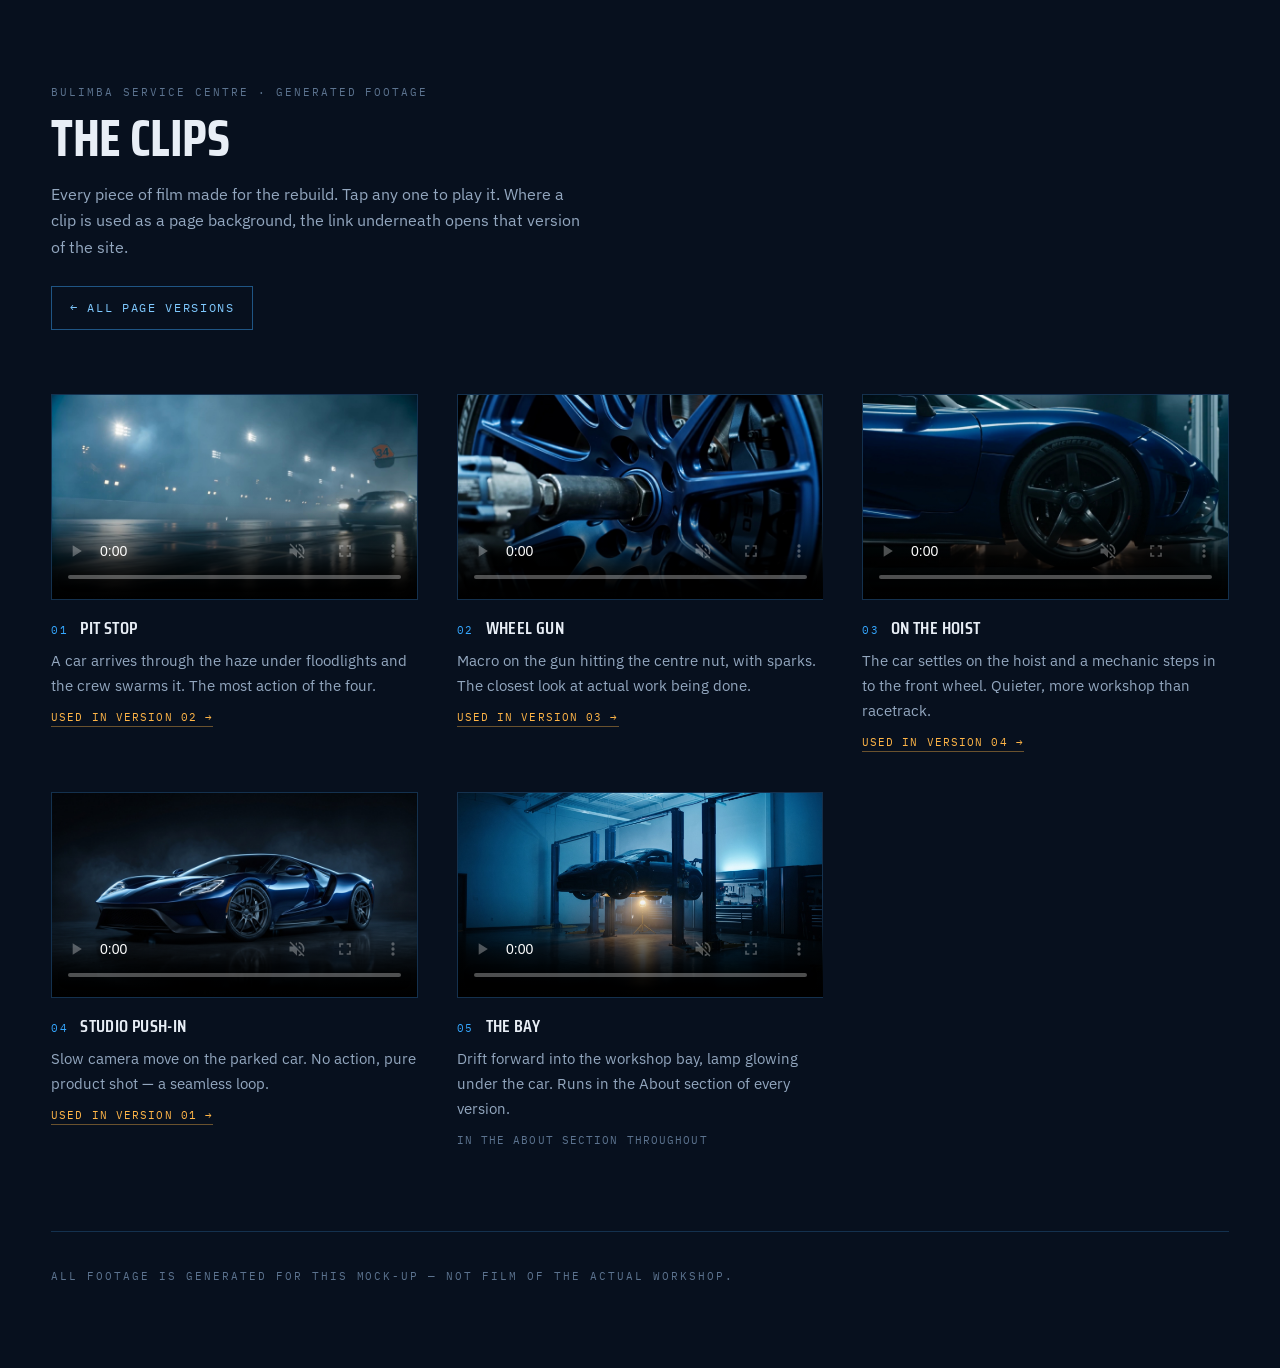
==== clips/index.html @ 1d29cc1c "Add two more hero versions and a page for the footage itself Four hero options now, each on its own " ====
<!doctype html>
<html lang="en-AU">
<head>
<meta charset="utf-8">
<meta name="viewport" content="width=device-width, initial-scale=1">
<title>Bulimba Service Centre — the clips</title>
<meta name="description" content="Every piece of footage generated for the Bulimba Service Centre rebuild, with the page version each one belongs to.">
<link rel="icon" href="../assets/img/favicon.svg" type="image/svg+xml">
<link rel="preconnect" href="https://fonts.googleapis.com">
<link rel="preconnect" href="https://fonts.gstatic.com" crossorigin>
<link href="https://fonts.googleapis.com/css2?family=Saira+Condensed:wght@500;600;700&family=IBM+Plex+Sans:wght@400;500&family=IBM+Plex+Mono:wght@400;500&display=swap" rel="stylesheet">
<style>
  :root {
    --ink: #07101E; --navy: #0C1A2E;
    --cyan: #35A7FF; --cyan-bright: #7FC9FF; --cyan-dim: #1F5584; --cyan-ghost: #14314E;
    --paper: #E8EEF6; --paper-mute: #93A7BF; --paper-faint: #5C738F;
    --amber: #FFB547;
    color-scheme: dark;
  }
  * { box-sizing: border-box }
  body {
    margin: 0; background: var(--ink); color: var(--paper);
    font: 400 16px/1.65 "IBM Plex Sans", ui-sans-serif, system-ui, sans-serif;
    padding: clamp(2rem, 6vw, 4.5rem) clamp(1rem, 4vw, 3.5rem);
    -webkit-font-smoothing: antialiased;
  }
  .shell { max-width: 1180px; margin-inline: auto }
  .anno {
    font-family: "IBM Plex Mono", ui-monospace, monospace;
    font-size: .6875rem; letter-spacing: .18em; text-transform: uppercase; color: var(--paper-faint);
  }
  h1 {
    font-family: "Saira Condensed", "Arial Narrow", sans-serif; font-weight: 700;
    text-transform: uppercase; font-size: clamp(2rem, 6vw, 3.25rem); line-height: .95;
    letter-spacing: -.008em; margin: .8rem 0 0;
  }
  .lede { color: var(--paper-mute); max-width: 54ch; margin: 1.1rem 0 0 }
  .back {
    display: inline-flex; align-items: center; gap: .55rem; margin-top: 1.6rem;
    font-family: "IBM Plex Mono", ui-monospace, monospace; font-size: .75rem;
    letter-spacing: .14em; text-transform: uppercase; text-decoration: none;
    color: var(--cyan-bright); border: 1px solid var(--cyan-dim); padding: .7rem 1.1rem;
  }
  .back:hover { border-color: var(--cyan); background: rgba(53,167,255,.08) }

  .grid {
    display: grid; grid-template-columns: repeat(auto-fit, minmax(330px, 1fr));
    gap: clamp(1.5rem, 3vw, 2.5rem); margin-top: clamp(2.5rem, 6vw, 4rem);
  }
  figure { margin: 0 }
  video {
    width: 100%; display: block; aspect-ratio: 16/9; object-fit: cover;
    background: var(--navy); border: 1px solid var(--cyan-ghost);
  }
  .meta { display: flex; align-items: baseline; gap: .7rem; margin-top: .85rem; flex-wrap: wrap }
  .no { color: var(--cyan) }
  .name {
    font-family: "Saira Condensed", sans-serif; font-weight: 600; text-transform: uppercase;
    font-size: 1.125rem; letter-spacing: .02em;
  }
  .desc { color: var(--paper-mute); font-size: .9375rem; margin: .35rem 0 0 }
  .used {
    display: inline-block; margin-top: .6rem; font-family: "IBM Plex Mono", monospace;
    font-size: .6875rem; letter-spacing: .1em; text-transform: uppercase;
    text-decoration: none; color: var(--amber); border-bottom: 1px solid rgba(255,181,71,.4);
  }
  .used:hover { border-bottom-color: var(--amber) }
  .used.is-none { color: var(--paper-faint); border: 0; pointer-events: none }
  footer { margin-top: clamp(3rem, 7vw, 5rem); border-top: 1px solid var(--cyan-ghost); padding-top: 1.5rem }
  :focus-visible { outline: 2px solid var(--amber); outline-offset: 3px }
</style>
</head>
<body>
<div class="shell">
  <p class="anno">Bulimba Service Centre · generated footage</p>
  <h1>The clips</h1>
  <p class="lede">
    Every piece of film made for the rebuild. Tap any one to play it. Where a clip
    is used as a page background, the link underneath opens that version of the site.
  </p>
  <a class="back" href="../versions/">← All page versions</a>

  <div class="grid">
    <figure>
      <video src="../assets/video/hero-pitstop.mp4" poster="../assets/img/hero-pitstop.jpg"
             muted loop playsinline controls preload="none"></video>
      <div class="meta"><span class="anno no">01</span><span class="name">Pit stop</span></div>
      <p class="desc">A car arrives through the haze under floodlights and the crew swarms it. The most action of the four.</p>
      <a class="used" href="../versions/02-pitstop-hero/">Used in version 02 →</a>
    </figure>

    <figure>
      <video src="../assets/video/hero-wheelgun.mp4" poster="../assets/img/hero-wheelgun.jpg"
             muted loop playsinline controls preload="none"></video>
      <div class="meta"><span class="anno no">02</span><span class="name">Wheel gun</span></div>
      <p class="desc">Macro on the gun hitting the centre nut, with sparks. The closest look at actual work being done.</p>
      <a class="used" href="../versions/03-wheelgun-hero/">Used in version 03 →</a>
    </figure>

    <figure>
      <video src="../assets/video/hero-hoist.mp4" poster="../assets/img/hero-hoist.jpg"
             muted loop playsinline controls preload="none"></video>
      <div class="meta"><span class="anno no">03</span><span class="name">On the hoist</span></div>
      <p class="desc">The car settles on the hoist and a mechanic steps in to the front wheel. Quieter, more workshop than racetrack.</p>
      <a class="used" href="../versions/04-hoist-hero/">Used in version 04 →</a>
    </figure>

    <figure>
      <video src="../assets/video/hero-studio.mp4" poster="../assets/img/hero.jpg"
             muted loop playsinline controls preload="none"></video>
      <div class="meta"><span class="anno no">04</span><span class="name">Studio push-in</span></div>
      <p class="desc">Slow camera move on the parked car. No action, pure product shot — a seamless loop.</p>
      <a class="used" href="../versions/01-studio-hero/">Used in version 01 →</a>
    </figure>

    <figure>
      <video src="../assets/video/workshop.mp4" poster="../assets/img/workshop.jpg"
             muted loop playsinline controls preload="none"></video>
      <div class="meta"><span class="anno no">05</span><span class="name">The bay</span></div>
      <p class="desc">Drift forward into the workshop bay, lamp glowing under the car. Runs in the About section of every version.</p>
      <span class="used is-none">In the About section throughout</span>
    </figure>
  </div>

  <footer>
    <p class="anno">All footage is generated for this mock-up — not film of the actual workshop.</p>
  </footer>
</div>

<script>
  // Play what is on screen, pause what is not, and never load a clip nobody looks at.
  (() => {
    const clips = document.querySelectorAll('video');
    if (!('IntersectionObserver' in window) ||
        matchMedia('(prefers-reduced-motion: reduce)').matches) return;
    const io = new IntersectionObserver((entries) => {
      for (const { target, isIntersecting } of entries) {
        if (isIntersecting) {
          if (target.preload === 'none') target.preload = 'auto';
          target.play?.().catch(() => {});
        } else target.pause?.();
      }
    }, { rootMargin: '120px 0px', threshold: 0 });
    for (const c of clips) io.observe(c);
  })();
</script>
</body>
</html>
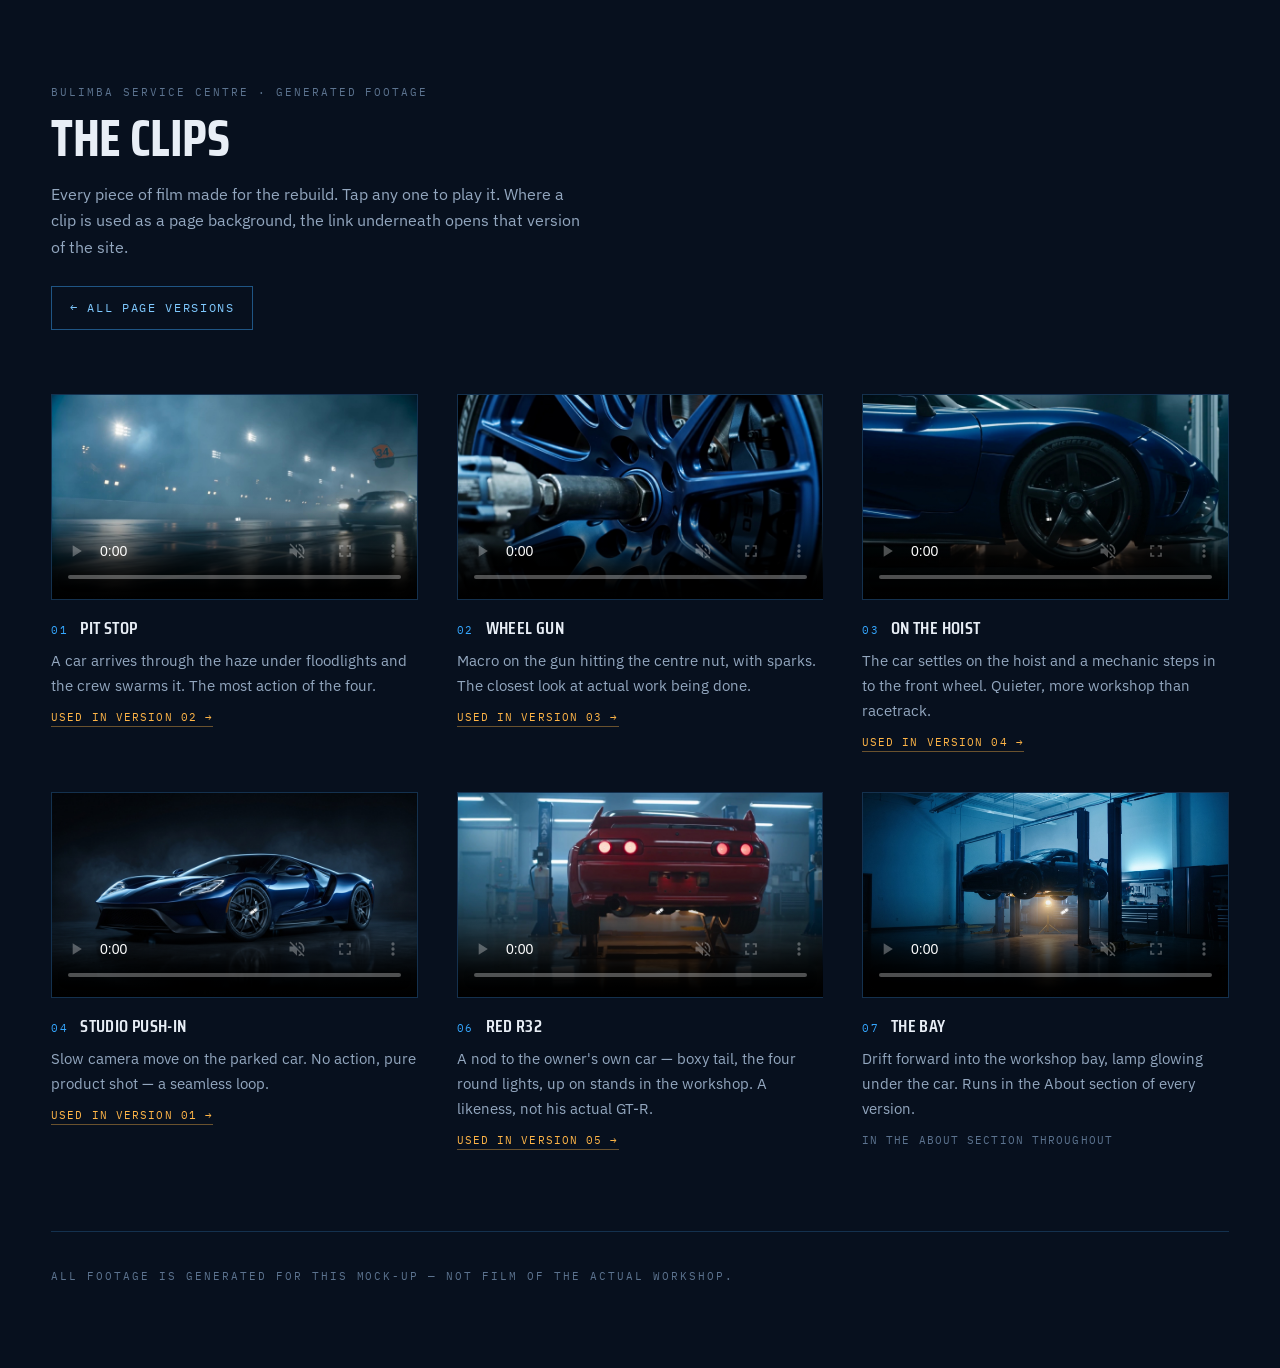
==== commit b94cefcb: "Overlap the hero film on mobile, and add a red R32 version On phones the headline now sits on the fi" ====
--- a/clips/index.html
+++ b/clips/index.html
@@ -114,9 +114,17 @@
     </figure>
 
     <figure>
+      <video src="../assets/video/hero-r32.mp4" poster="../assets/img/hero-r32.jpg"
+             muted loop playsinline controls preload="none"></video>
+      <div class="meta"><span class="anno no">06</span><span class="name">Red R32</span></div>
+      <p class="desc">A nod to the owner's own car — boxy tail, the four round lights, up on stands in the workshop. A likeness, not his actual GT-R.</p>
+      <a class="used" href="../versions/05-r32-hero/">Used in version 05 →</a>
+    </figure>
+
+    <figure>
       <video src="../assets/video/workshop.mp4" poster="../assets/img/workshop.jpg"
              muted loop playsinline controls preload="none"></video>
-      <div class="meta"><span class="anno no">05</span><span class="name">The bay</span></div>
+      <div class="meta"><span class="anno no">07</span><span class="name">The bay</span></div>
       <p class="desc">Drift forward into the workshop bay, lamp glowing under the car. Runs in the About section of every version.</p>
       <span class="used is-none">In the About section throughout</span>
     </figure>
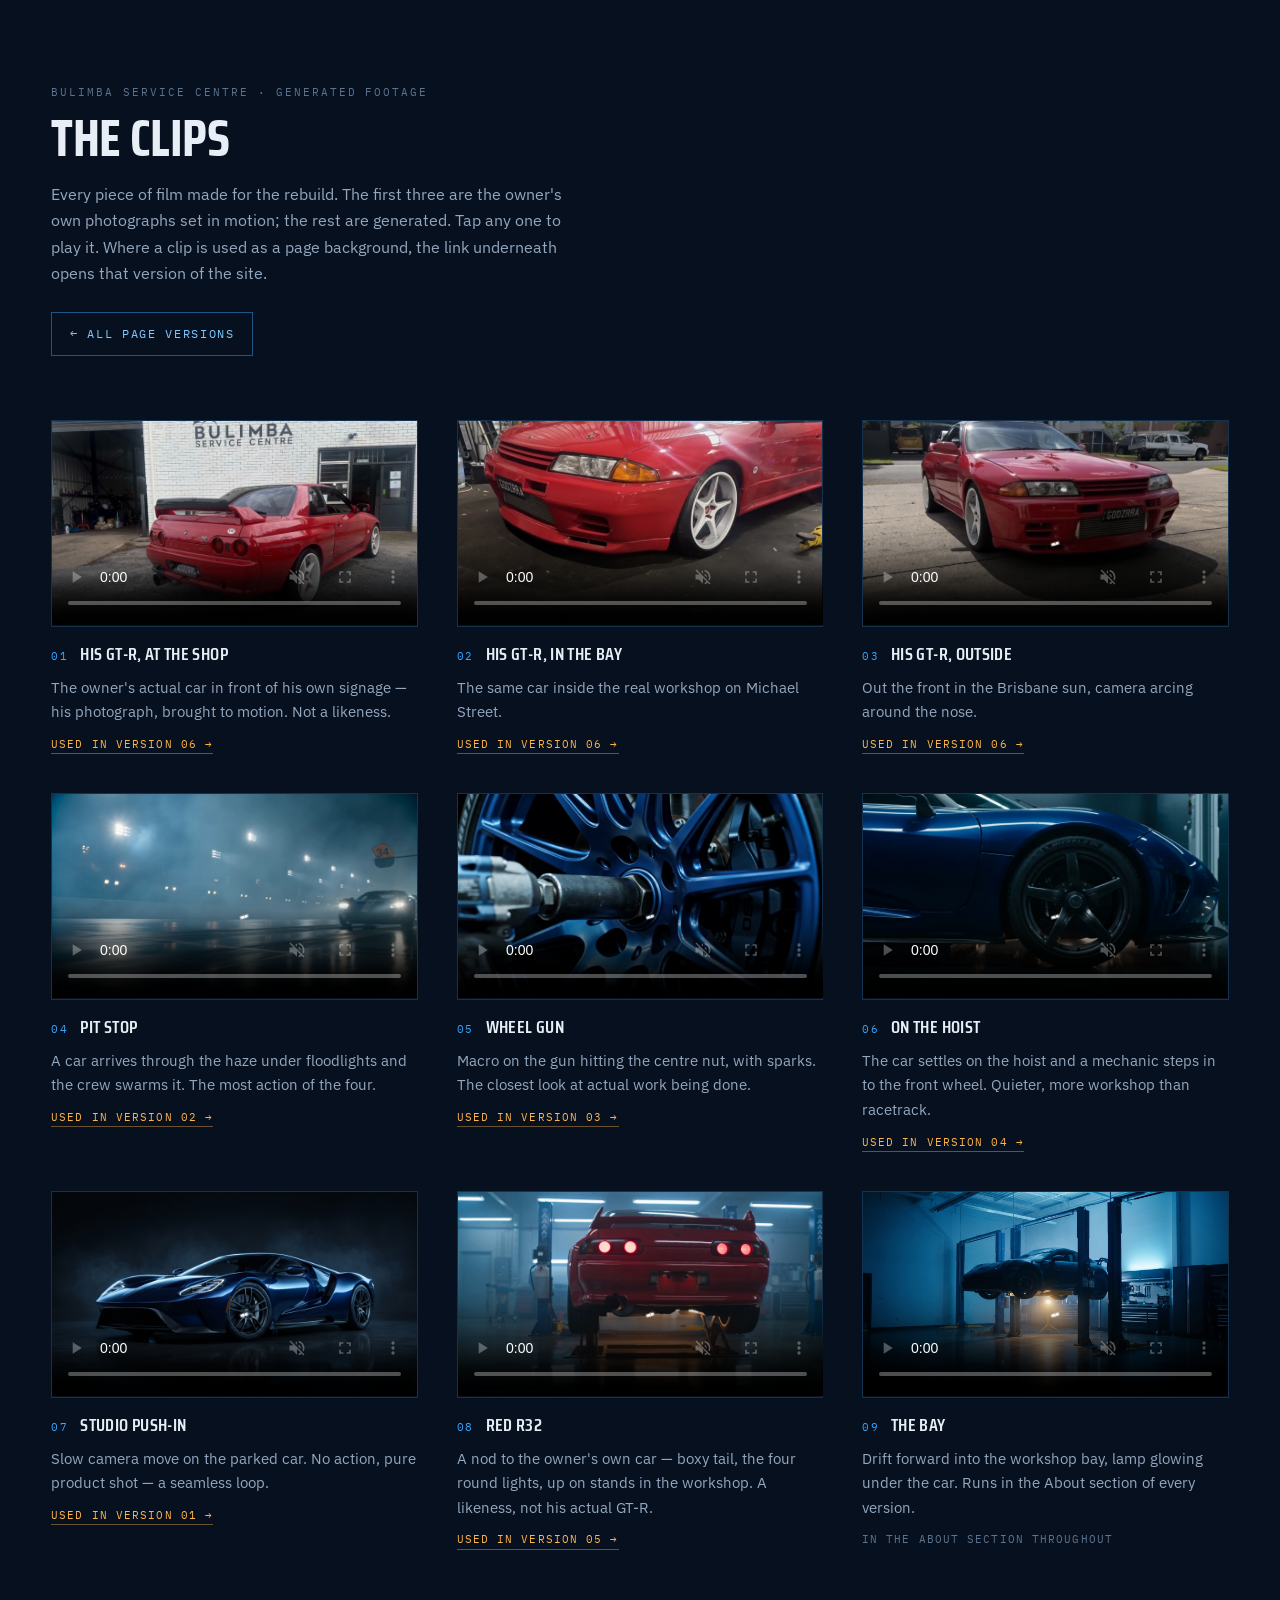
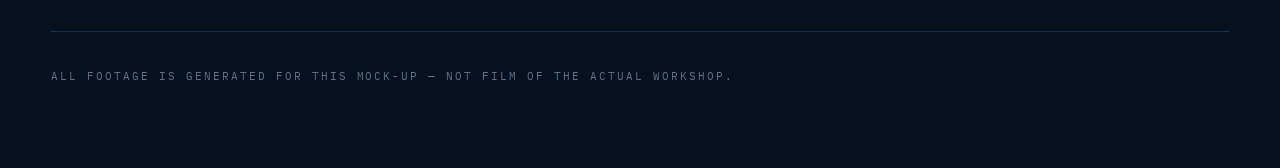
==== commit e2aaf3a6: "Build a version on the owner's own GT-R, and let the film show through The hero scrim was 97% opaque" ====
--- a/clips/index.html
+++ b/clips/index.html
@@ -75,16 +75,40 @@
   <p class="anno">Bulimba Service Centre · generated footage</p>
   <h1>The clips</h1>
   <p class="lede">
-    Every piece of film made for the rebuild. Tap any one to play it. Where a clip
+    Every piece of film made for the rebuild. The first three are the owner's own photographs set in motion; the rest are generated. Tap any one to play it. Where a clip
     is used as a page background, the link underneath opens that version of the site.
   </p>
   <a class="back" href="../versions/">← All page versions</a>
 
   <div class="grid">
     <figure>
+      <video src="../assets/video/gtr-at-shop.mp4" poster="../assets/img/gtr-at-shop-poster.jpg"
+             muted loop playsinline controls preload="none"></video>
+      <div class="meta"><span class="anno no">01</span><span class="name">His GT-R, at the shop</span></div>
+      <p class="desc">The owner's actual car in front of his own signage — his photograph, brought to motion. Not a likeness.</p>
+      <a class="used" href="../versions/06-owners-gtr/">Used in version 06 →</a>
+    </figure>
+
+    <figure>
+      <video src="../assets/video/gtr-bay.mp4" poster="../assets/img/gtr-bay-poster.jpg"
+             muted loop playsinline controls preload="none"></video>
+      <div class="meta"><span class="anno no">02</span><span class="name">His GT-R, in the bay</span></div>
+      <p class="desc">The same car inside the real workshop on Michael Street.</p>
+      <a class="used" href="../versions/06-owners-gtr/">Used in version 06 →</a>
+    </figure>
+
+    <figure>
+      <video src="../assets/video/gtr-front.mp4" poster="../assets/img/gtr-front-poster.jpg"
+             muted loop playsinline controls preload="none"></video>
+      <div class="meta"><span class="anno no">03</span><span class="name">His GT-R, outside</span></div>
+      <p class="desc">Out the front in the Brisbane sun, camera arcing around the nose.</p>
+      <a class="used" href="../versions/06-owners-gtr/">Used in version 06 →</a>
+    </figure>
+
+    <figure>
       <video src="../assets/video/hero-pitstop.mp4" poster="../assets/img/hero-pitstop.jpg"
              muted loop playsinline controls preload="none"></video>
-      <div class="meta"><span class="anno no">01</span><span class="name">Pit stop</span></div>
+      <div class="meta"><span class="anno no">04</span><span class="name">Pit stop</span></div>
       <p class="desc">A car arrives through the haze under floodlights and the crew swarms it. The most action of the four.</p>
       <a class="used" href="../versions/02-pitstop-hero/">Used in version 02 →</a>
     </figure>
@@ -92,7 +116,7 @@
     <figure>
       <video src="../assets/video/hero-wheelgun.mp4" poster="../assets/img/hero-wheelgun.jpg"
              muted loop playsinline controls preload="none"></video>
-      <div class="meta"><span class="anno no">02</span><span class="name">Wheel gun</span></div>
+      <div class="meta"><span class="anno no">05</span><span class="name">Wheel gun</span></div>
       <p class="desc">Macro on the gun hitting the centre nut, with sparks. The closest look at actual work being done.</p>
       <a class="used" href="../versions/03-wheelgun-hero/">Used in version 03 →</a>
     </figure>
@@ -100,7 +124,7 @@
     <figure>
       <video src="../assets/video/hero-hoist.mp4" poster="../assets/img/hero-hoist.jpg"
              muted loop playsinline controls preload="none"></video>
-      <div class="meta"><span class="anno no">03</span><span class="name">On the hoist</span></div>
+      <div class="meta"><span class="anno no">06</span><span class="name">On the hoist</span></div>
       <p class="desc">The car settles on the hoist and a mechanic steps in to the front wheel. Quieter, more workshop than racetrack.</p>
       <a class="used" href="../versions/04-hoist-hero/">Used in version 04 →</a>
     </figure>
@@ -108,7 +132,7 @@
     <figure>
       <video src="../assets/video/hero-studio.mp4" poster="../assets/img/hero.jpg"
              muted loop playsinline controls preload="none"></video>
-      <div class="meta"><span class="anno no">04</span><span class="name">Studio push-in</span></div>
+      <div class="meta"><span class="anno no">07</span><span class="name">Studio push-in</span></div>
       <p class="desc">Slow camera move on the parked car. No action, pure product shot — a seamless loop.</p>
       <a class="used" href="../versions/01-studio-hero/">Used in version 01 →</a>
     </figure>
@@ -116,7 +140,7 @@
     <figure>
       <video src="../assets/video/hero-r32.mp4" poster="../assets/img/hero-r32.jpg"
              muted loop playsinline controls preload="none"></video>
-      <div class="meta"><span class="anno no">06</span><span class="name">Red R32</span></div>
+      <div class="meta"><span class="anno no">08</span><span class="name">Red R32</span></div>
       <p class="desc">A nod to the owner's own car — boxy tail, the four round lights, up on stands in the workshop. A likeness, not his actual GT-R.</p>
       <a class="used" href="../versions/05-r32-hero/">Used in version 05 →</a>
     </figure>
@@ -124,7 +148,7 @@
     <figure>
       <video src="../assets/video/workshop.mp4" poster="../assets/img/workshop.jpg"
              muted loop playsinline controls preload="none"></video>
-      <div class="meta"><span class="anno no">07</span><span class="name">The bay</span></div>
+      <div class="meta"><span class="anno no">09</span><span class="name">The bay</span></div>
       <p class="desc">Drift forward into the workshop bay, lamp glowing under the car. Runs in the About section of every version.</p>
       <span class="used is-none">In the About section throughout</span>
     </figure>
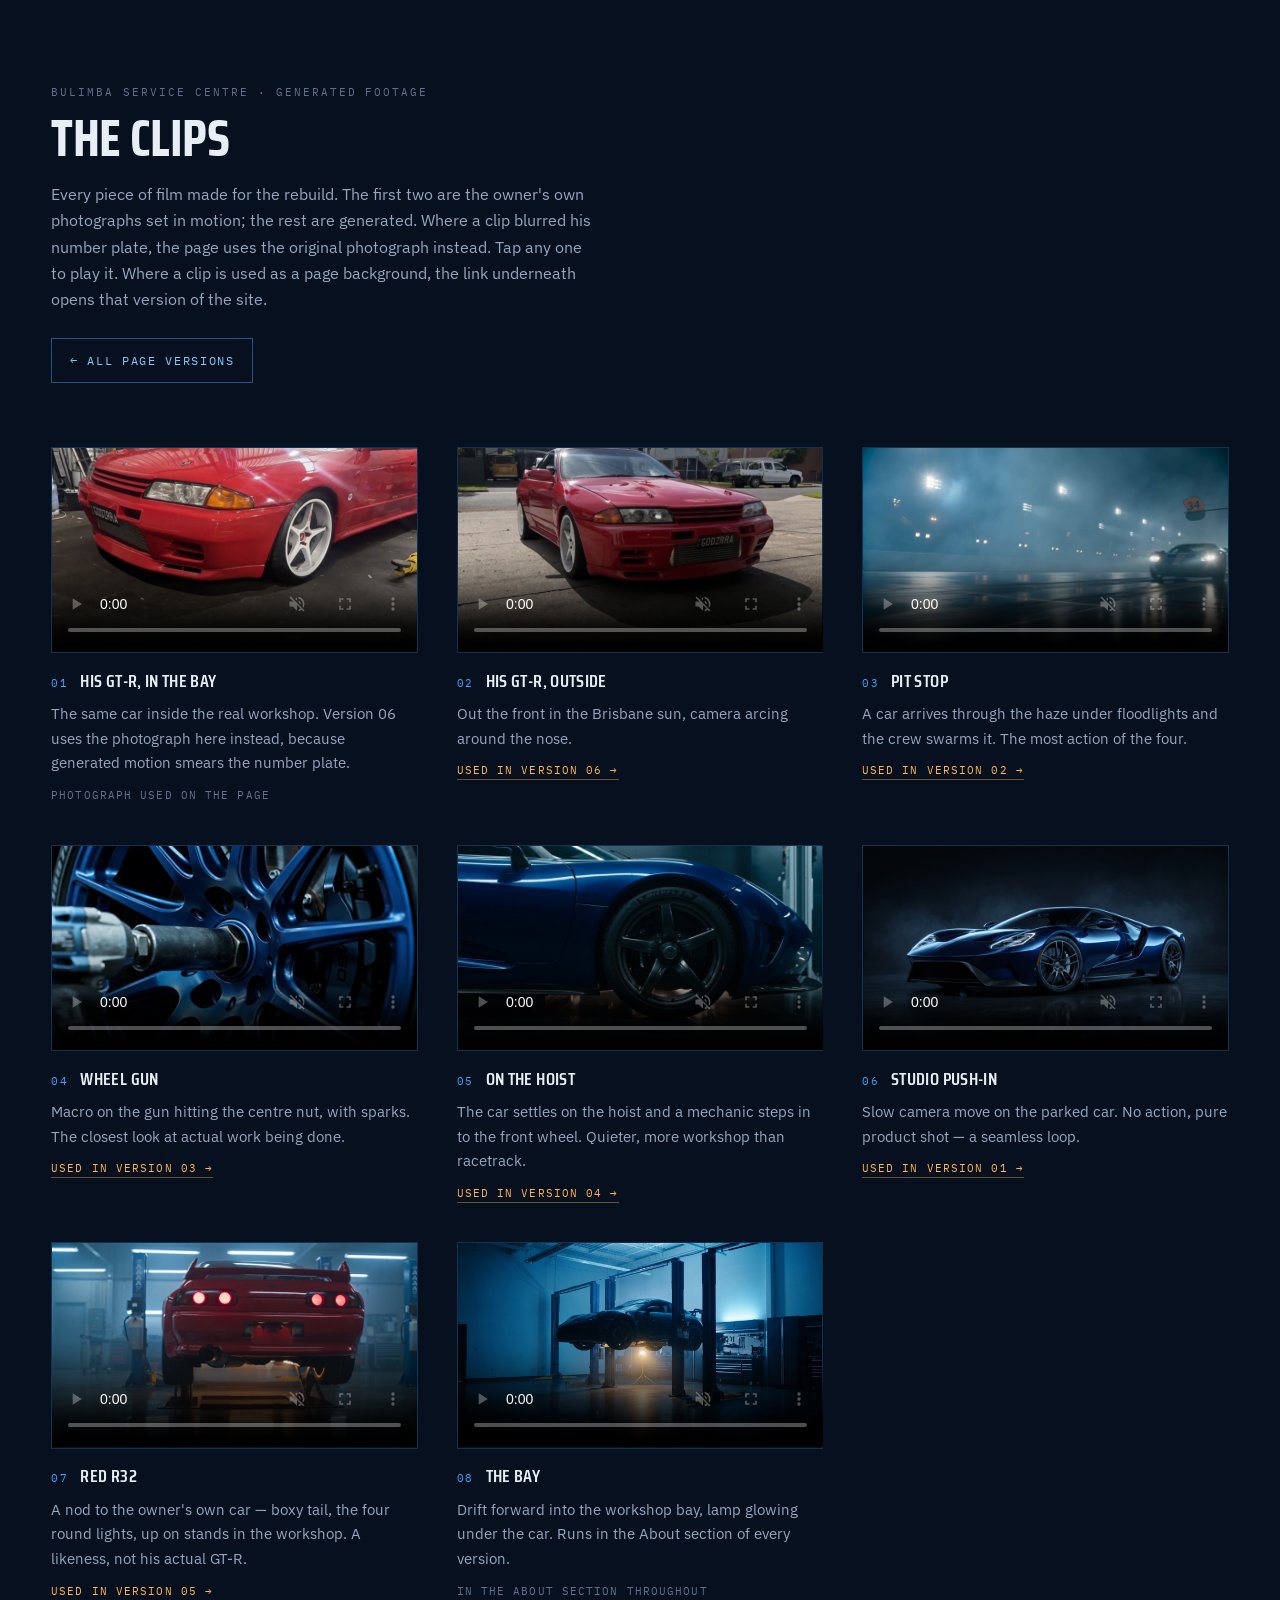
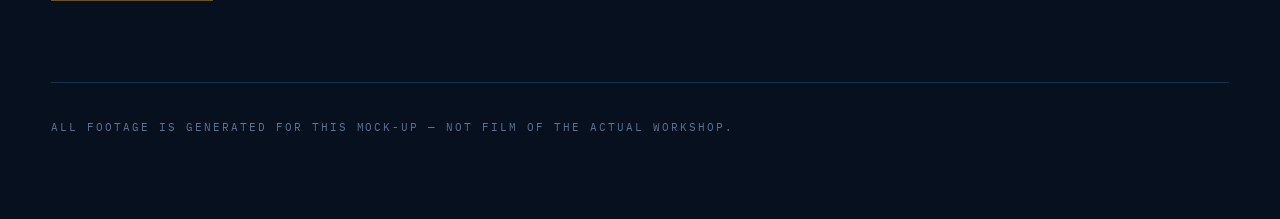
==== commit feb6bebb: "Keep the owner's number plate correct in version 06 Generated motion smears fine lettering, and the " ====
--- a/clips/index.html
+++ b/clips/index.html
@@ -75,32 +75,24 @@
   <p class="anno">Bulimba Service Centre · generated footage</p>
   <h1>The clips</h1>
   <p class="lede">
-    Every piece of film made for the rebuild. The first three are the owner's own photographs set in motion; the rest are generated. Tap any one to play it. Where a clip
+    Every piece of film made for the rebuild. The first two are the owner's own photographs set in motion; the rest are generated. Where a clip blurred his number plate, the page uses the original photograph instead. Tap any one to play it. Where a clip
     is used as a page background, the link underneath opens that version of the site.
   </p>
   <a class="back" href="../versions/">← All page versions</a>
 
   <div class="grid">
     <figure>
-      <video src="../assets/video/gtr-at-shop.mp4" poster="../assets/img/gtr-at-shop-poster.jpg"
-             muted loop playsinline controls preload="none"></video>
-      <div class="meta"><span class="anno no">01</span><span class="name">His GT-R, at the shop</span></div>
-      <p class="desc">The owner's actual car in front of his own signage — his photograph, brought to motion. Not a likeness.</p>
-      <a class="used" href="../versions/06-owners-gtr/">Used in version 06 →</a>
-    </figure>
-
-    <figure>
       <video src="../assets/video/gtr-bay.mp4" poster="../assets/img/gtr-bay-poster.jpg"
              muted loop playsinline controls preload="none"></video>
-      <div class="meta"><span class="anno no">02</span><span class="name">His GT-R, in the bay</span></div>
-      <p class="desc">The same car inside the real workshop on Michael Street.</p>
-      <a class="used" href="../versions/06-owners-gtr/">Used in version 06 →</a>
+      <div class="meta"><span class="anno no">01</span><span class="name">His GT-R, in the bay</span></div>
+      <p class="desc">The same car inside the real workshop. Version 06 uses the photograph here instead, because generated motion smears the number plate.</p>
+      <span class="used is-none">Photograph used on the page</span>
     </figure>
 
     <figure>
       <video src="../assets/video/gtr-front.mp4" poster="../assets/img/gtr-front-poster.jpg"
              muted loop playsinline controls preload="none"></video>
-      <div class="meta"><span class="anno no">03</span><span class="name">His GT-R, outside</span></div>
+      <div class="meta"><span class="anno no">02</span><span class="name">His GT-R, outside</span></div>
       <p class="desc">Out the front in the Brisbane sun, camera arcing around the nose.</p>
       <a class="used" href="../versions/06-owners-gtr/">Used in version 06 →</a>
     </figure>
@@ -108,7 +100,7 @@
     <figure>
       <video src="../assets/video/hero-pitstop.mp4" poster="../assets/img/hero-pitstop.jpg"
              muted loop playsinline controls preload="none"></video>
-      <div class="meta"><span class="anno no">04</span><span class="name">Pit stop</span></div>
+      <div class="meta"><span class="anno no">03</span><span class="name">Pit stop</span></div>
       <p class="desc">A car arrives through the haze under floodlights and the crew swarms it. The most action of the four.</p>
       <a class="used" href="../versions/02-pitstop-hero/">Used in version 02 →</a>
     </figure>
@@ -116,7 +108,7 @@
     <figure>
       <video src="../assets/video/hero-wheelgun.mp4" poster="../assets/img/hero-wheelgun.jpg"
              muted loop playsinline controls preload="none"></video>
-      <div class="meta"><span class="anno no">05</span><span class="name">Wheel gun</span></div>
+      <div class="meta"><span class="anno no">04</span><span class="name">Wheel gun</span></div>
       <p class="desc">Macro on the gun hitting the centre nut, with sparks. The closest look at actual work being done.</p>
       <a class="used" href="../versions/03-wheelgun-hero/">Used in version 03 →</a>
     </figure>
@@ -124,7 +116,7 @@
     <figure>
       <video src="../assets/video/hero-hoist.mp4" poster="../assets/img/hero-hoist.jpg"
              muted loop playsinline controls preload="none"></video>
-      <div class="meta"><span class="anno no">06</span><span class="name">On the hoist</span></div>
+      <div class="meta"><span class="anno no">05</span><span class="name">On the hoist</span></div>
       <p class="desc">The car settles on the hoist and a mechanic steps in to the front wheel. Quieter, more workshop than racetrack.</p>
       <a class="used" href="../versions/04-hoist-hero/">Used in version 04 →</a>
     </figure>
@@ -132,7 +124,7 @@
     <figure>
       <video src="../assets/video/hero-studio.mp4" poster="../assets/img/hero.jpg"
              muted loop playsinline controls preload="none"></video>
-      <div class="meta"><span class="anno no">07</span><span class="name">Studio push-in</span></div>
+      <div class="meta"><span class="anno no">06</span><span class="name">Studio push-in</span></div>
       <p class="desc">Slow camera move on the parked car. No action, pure product shot — a seamless loop.</p>
       <a class="used" href="../versions/01-studio-hero/">Used in version 01 →</a>
     </figure>
@@ -140,7 +132,7 @@
     <figure>
       <video src="../assets/video/hero-r32.mp4" poster="../assets/img/hero-r32.jpg"
              muted loop playsinline controls preload="none"></video>
-      <div class="meta"><span class="anno no">08</span><span class="name">Red R32</span></div>
+      <div class="meta"><span class="anno no">07</span><span class="name">Red R32</span></div>
       <p class="desc">A nod to the owner's own car — boxy tail, the four round lights, up on stands in the workshop. A likeness, not his actual GT-R.</p>
       <a class="used" href="../versions/05-r32-hero/">Used in version 05 →</a>
     </figure>
@@ -148,7 +140,7 @@
     <figure>
       <video src="../assets/video/workshop.mp4" poster="../assets/img/workshop.jpg"
              muted loop playsinline controls preload="none"></video>
-      <div class="meta"><span class="anno no">09</span><span class="name">The bay</span></div>
+      <div class="meta"><span class="anno no">08</span><span class="name">The bay</span></div>
       <p class="desc">Drift forward into the workshop bay, lamp glowing under the car. Runs in the About section of every version.</p>
       <span class="used is-none">In the About section throughout</span>
     </figure>
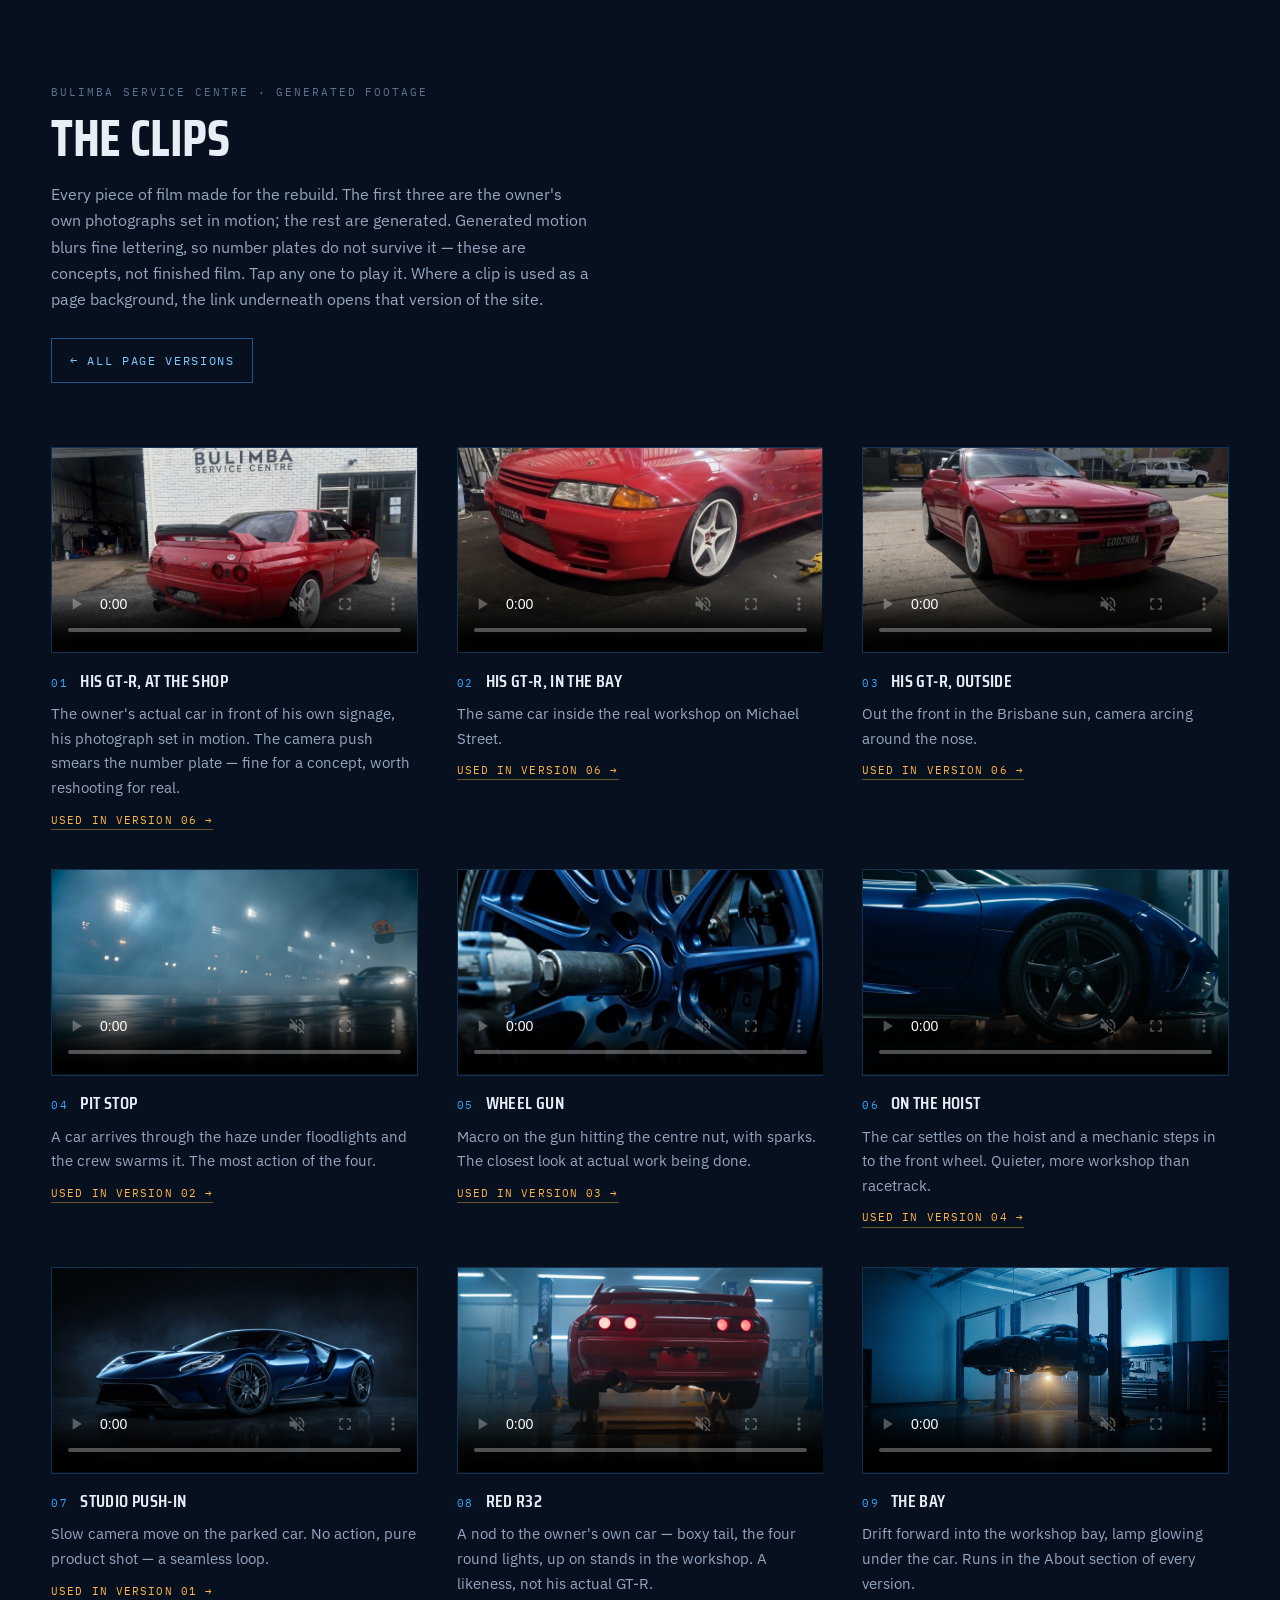
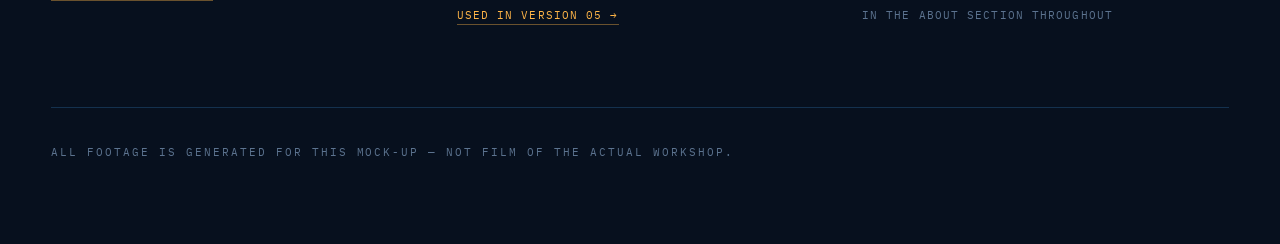
==== commit 02733c42: "Put version 06 back to full motion The animated hero reads better than the still, and these are conc" ====
--- a/clips/index.html
+++ b/clips/index.html
@@ -75,24 +75,32 @@
   <p class="anno">Bulimba Service Centre · generated footage</p>
   <h1>The clips</h1>
   <p class="lede">
-    Every piece of film made for the rebuild. The first two are the owner's own photographs set in motion; the rest are generated. Where a clip blurred his number plate, the page uses the original photograph instead. Tap any one to play it. Where a clip
+    Every piece of film made for the rebuild. The first three are the owner's own photographs set in motion; the rest are generated. Generated motion blurs fine lettering, so number plates do not survive it — these are concepts, not finished film. Tap any one to play it. Where a clip
     is used as a page background, the link underneath opens that version of the site.
   </p>
   <a class="back" href="../versions/">← All page versions</a>
 
   <div class="grid">
     <figure>
+      <video src="../assets/video/gtr-at-shop.mp4" poster="../assets/img/gtr-at-shop-poster.jpg"
+             muted loop playsinline controls preload="none"></video>
+      <div class="meta"><span class="anno no">01</span><span class="name">His GT-R, at the shop</span></div>
+      <p class="desc">The owner's actual car in front of his own signage, his photograph set in motion. The camera push smears the number plate — fine for a concept, worth reshooting for real.</p>
+      <a class="used" href="../versions/06-owners-gtr/">Used in version 06 →</a>
+    </figure>
+
+    <figure>
       <video src="../assets/video/gtr-bay.mp4" poster="../assets/img/gtr-bay-poster.jpg"
              muted loop playsinline controls preload="none"></video>
-      <div class="meta"><span class="anno no">01</span><span class="name">His GT-R, in the bay</span></div>
-      <p class="desc">The same car inside the real workshop. Version 06 uses the photograph here instead, because generated motion smears the number plate.</p>
-      <span class="used is-none">Photograph used on the page</span>
+      <div class="meta"><span class="anno no">02</span><span class="name">His GT-R, in the bay</span></div>
+      <p class="desc">The same car inside the real workshop on Michael Street.</p>
+      <a class="used" href="../versions/06-owners-gtr/">Used in version 06 →</a>
     </figure>
 
     <figure>
       <video src="../assets/video/gtr-front.mp4" poster="../assets/img/gtr-front-poster.jpg"
              muted loop playsinline controls preload="none"></video>
-      <div class="meta"><span class="anno no">02</span><span class="name">His GT-R, outside</span></div>
+      <div class="meta"><span class="anno no">03</span><span class="name">His GT-R, outside</span></div>
       <p class="desc">Out the front in the Brisbane sun, camera arcing around the nose.</p>
       <a class="used" href="../versions/06-owners-gtr/">Used in version 06 →</a>
     </figure>
@@ -100,7 +108,7 @@
     <figure>
       <video src="../assets/video/hero-pitstop.mp4" poster="../assets/img/hero-pitstop.jpg"
              muted loop playsinline controls preload="none"></video>
-      <div class="meta"><span class="anno no">03</span><span class="name">Pit stop</span></div>
+      <div class="meta"><span class="anno no">04</span><span class="name">Pit stop</span></div>
       <p class="desc">A car arrives through the haze under floodlights and the crew swarms it. The most action of the four.</p>
       <a class="used" href="../versions/02-pitstop-hero/">Used in version 02 →</a>
     </figure>
@@ -108,7 +116,7 @@
     <figure>
       <video src="../assets/video/hero-wheelgun.mp4" poster="../assets/img/hero-wheelgun.jpg"
              muted loop playsinline controls preload="none"></video>
-      <div class="meta"><span class="anno no">04</span><span class="name">Wheel gun</span></div>
+      <div class="meta"><span class="anno no">05</span><span class="name">Wheel gun</span></div>
       <p class="desc">Macro on the gun hitting the centre nut, with sparks. The closest look at actual work being done.</p>
       <a class="used" href="../versions/03-wheelgun-hero/">Used in version 03 →</a>
     </figure>
@@ -116,7 +124,7 @@
     <figure>
       <video src="../assets/video/hero-hoist.mp4" poster="../assets/img/hero-hoist.jpg"
              muted loop playsinline controls preload="none"></video>
-      <div class="meta"><span class="anno no">05</span><span class="name">On the hoist</span></div>
+      <div class="meta"><span class="anno no">06</span><span class="name">On the hoist</span></div>
       <p class="desc">The car settles on the hoist and a mechanic steps in to the front wheel. Quieter, more workshop than racetrack.</p>
       <a class="used" href="../versions/04-hoist-hero/">Used in version 04 →</a>
     </figure>
@@ -124,7 +132,7 @@
     <figure>
       <video src="../assets/video/hero-studio.mp4" poster="../assets/img/hero.jpg"
              muted loop playsinline controls preload="none"></video>
-      <div class="meta"><span class="anno no">06</span><span class="name">Studio push-in</span></div>
+      <div class="meta"><span class="anno no">07</span><span class="name">Studio push-in</span></div>
       <p class="desc">Slow camera move on the parked car. No action, pure product shot — a seamless loop.</p>
       <a class="used" href="../versions/01-studio-hero/">Used in version 01 →</a>
     </figure>
@@ -132,7 +140,7 @@
     <figure>
       <video src="../assets/video/hero-r32.mp4" poster="../assets/img/hero-r32.jpg"
              muted loop playsinline controls preload="none"></video>
-      <div class="meta"><span class="anno no">07</span><span class="name">Red R32</span></div>
+      <div class="meta"><span class="anno no">08</span><span class="name">Red R32</span></div>
       <p class="desc">A nod to the owner's own car — boxy tail, the four round lights, up on stands in the workshop. A likeness, not his actual GT-R.</p>
       <a class="used" href="../versions/05-r32-hero/">Used in version 05 →</a>
     </figure>
@@ -140,7 +148,7 @@
     <figure>
       <video src="../assets/video/workshop.mp4" poster="../assets/img/workshop.jpg"
              muted loop playsinline controls preload="none"></video>
-      <div class="meta"><span class="anno no">08</span><span class="name">The bay</span></div>
+      <div class="meta"><span class="anno no">09</span><span class="name">The bay</span></div>
       <p class="desc">Drift forward into the workshop bay, lamp glowing under the car. Runs in the About section of every version.</p>
       <span class="used is-none">In the About section throughout</span>
     </figure>
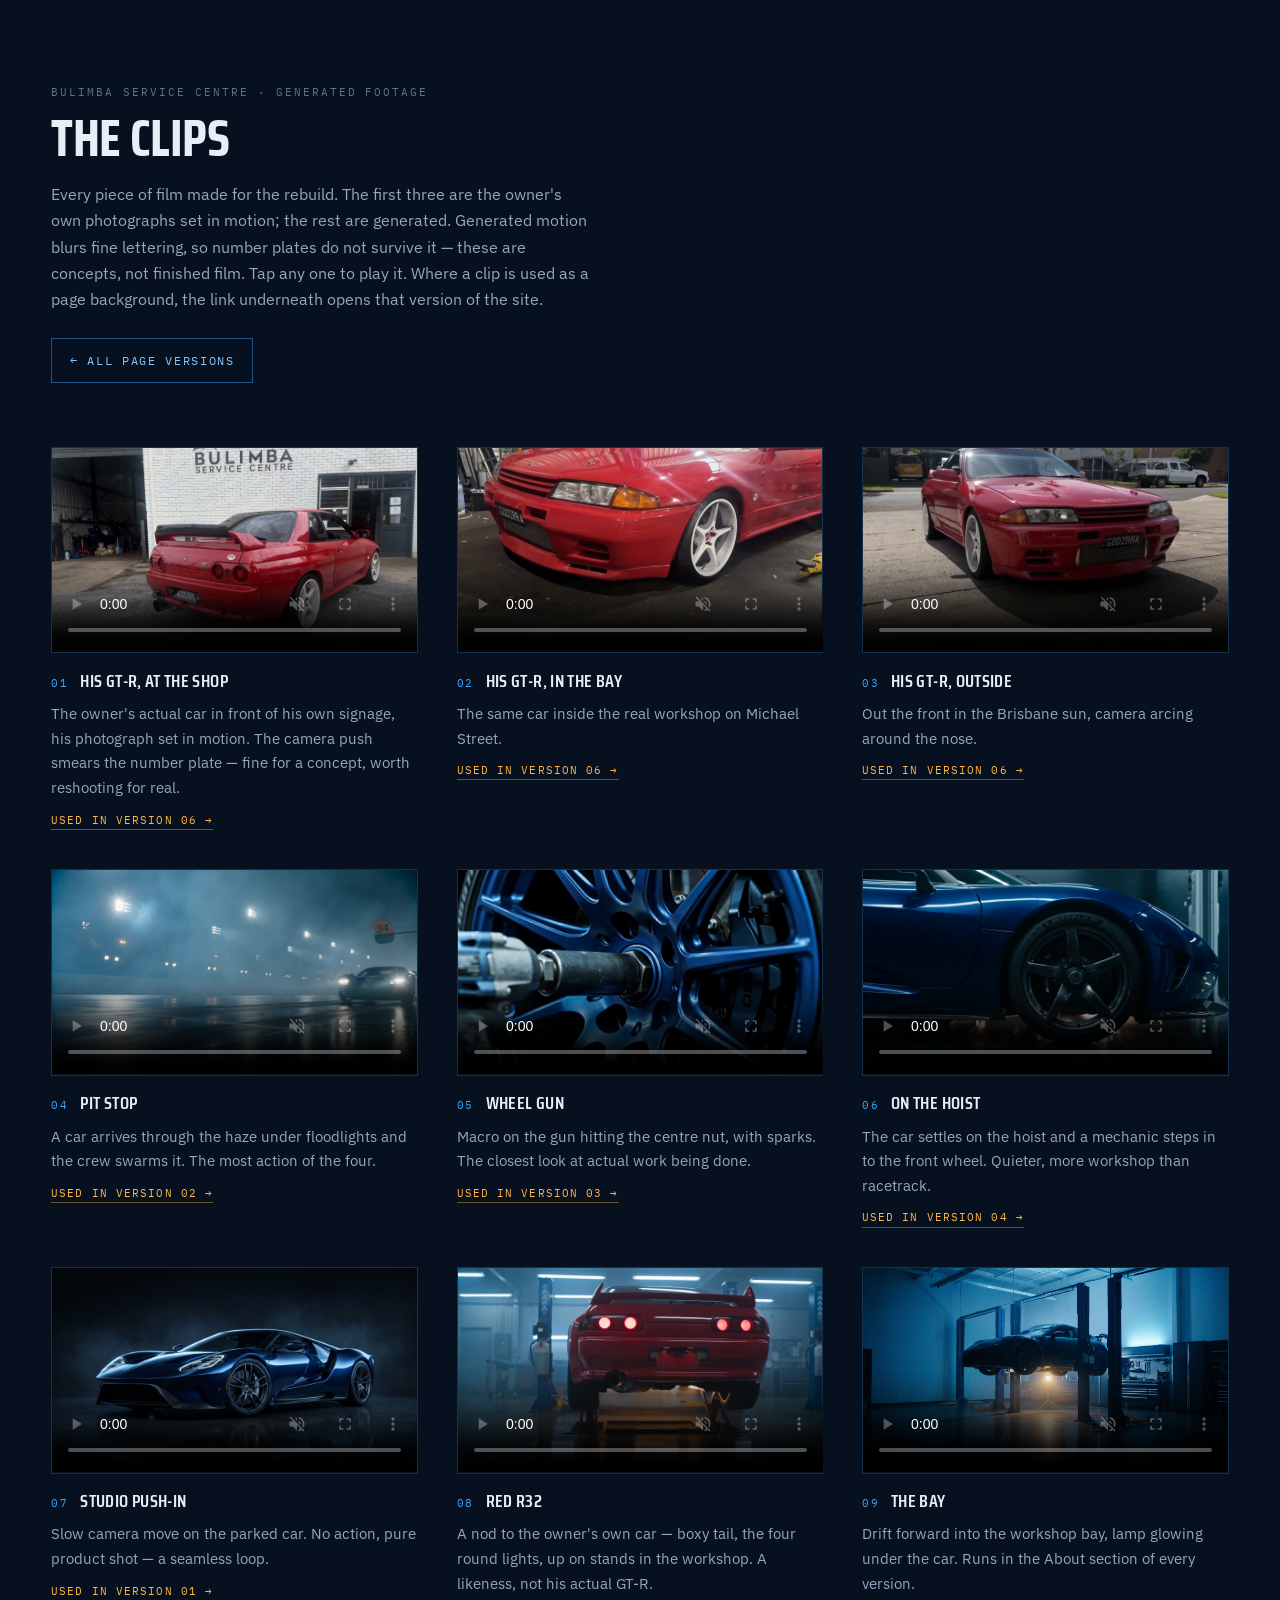
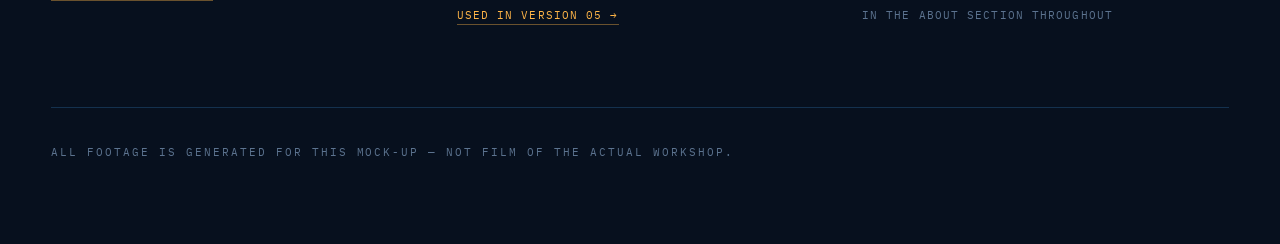
==== commit f09ddec9: "Make the clips actually play on phones Three things stopped a phone showing motion. Reduce Motion di" ====
--- a/clips/index.html
+++ b/clips/index.html
@@ -163,8 +163,9 @@
   // Play what is on screen, pause what is not, and never load a clip nobody looks at.
   (() => {
     const clips = document.querySelectorAll('video');
-    if (!('IntersectionObserver' in window) ||
-        matchMedia('(prefers-reduced-motion: reduce)').matches) return;
+    if (!('IntersectionObserver' in window)) return;
+    // These carry native controls, so a refusal just leaves them tappable.
+    if (matchMedia('(prefers-reduced-motion: reduce)').matches) return;
     const io = new IntersectionObserver((entries) => {
       for (const { target, isIntersecting } of entries) {
         if (isIntersecting) {
